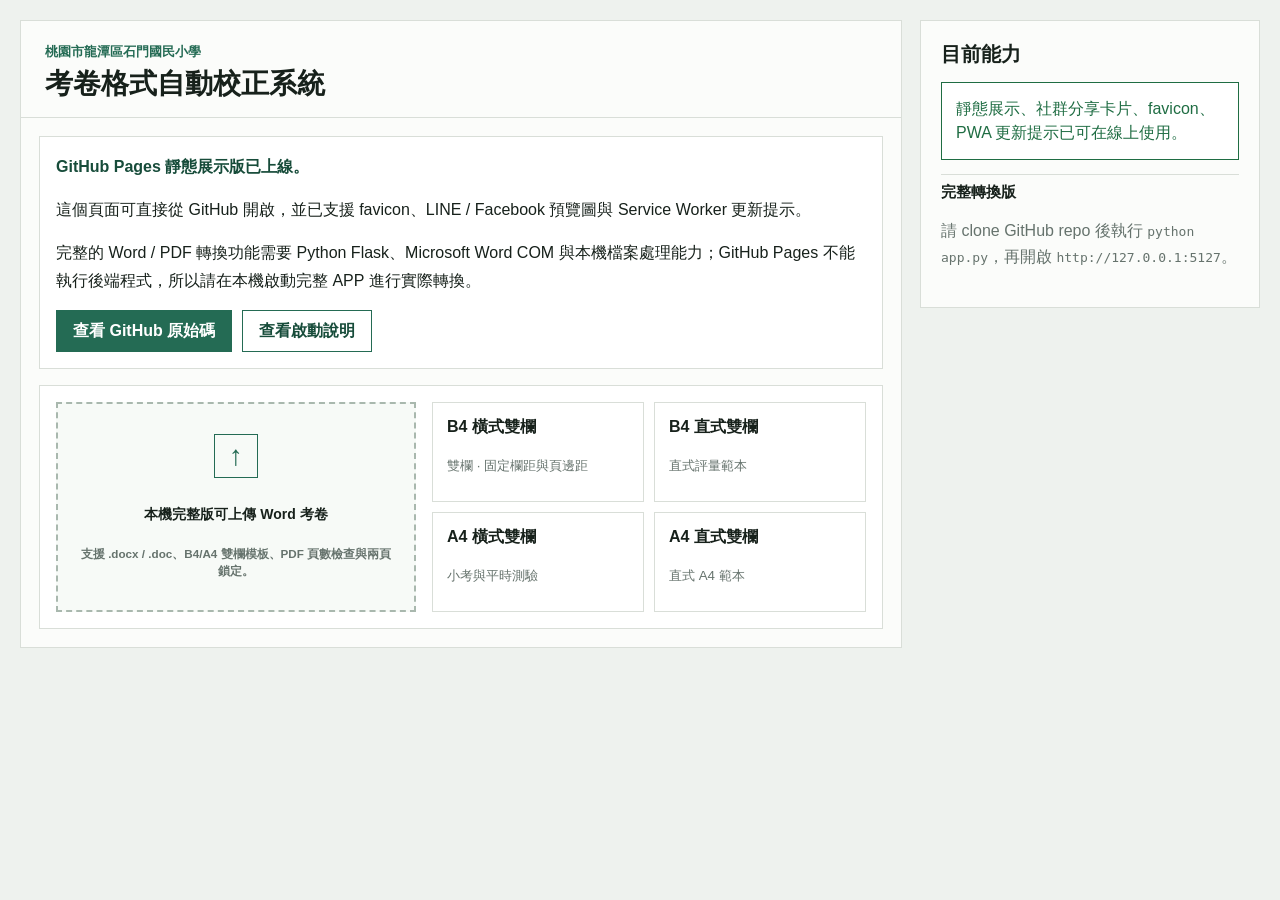
==== index.html @ f3cfecac "Initial exam format app with GitHub Pages" ====
<!doctype html>
<html lang="zh-Hant" data-app-version="2026.07.06-1">
<head>
  <meta charset="utf-8">
  <meta name="viewport" content="width=device-width, initial-scale=1">
  <title>考卷格式自動校正系統</title>
  <meta name="description" content="固定版面、頁數檢查、Word 與 PDF 輸出的考卷格式標準化工具。">
  <meta name="theme-color" content="#246b54">
  <meta name="application-name" content="考卷格式自動校正系統">
  <meta name="apple-mobile-web-app-title" content="考卷格式自動校正系統">

  <link rel="canonical" href="https://cagoooo.github.io/exam-format-app/">
  <link rel="icon" href="static/assets/favicon.ico" sizes="any">
  <link rel="icon" type="image/svg+xml" href="static/assets/favicon.svg">
  <link rel="icon" type="image/png" sizes="32x32" href="static/assets/favicon-32.png">
  <link rel="icon" type="image/png" sizes="16x16" href="static/assets/favicon-16.png">
  <link rel="apple-touch-icon" href="static/assets/apple-touch-icon.png">
  <link rel="manifest" href="static/manifest.webmanifest">

  <meta property="og:type" content="website">
  <meta property="og:locale" content="zh_TW">
  <meta property="og:site_name" content="桃園市龍潭區石門國民小學">
  <meta property="og:url" content="https://cagoooo.github.io/exam-format-app/">
  <meta property="og:title" content="考卷格式自動校正系統">
  <meta property="og:description" content="固定版面、頁數檢查、Word 與 PDF 輸出的考卷格式標準化工具。">
  <meta property="og:image" content="https://cagoooo.github.io/exam-format-app/static/assets/og-exam-format.png?v=20260706-og1">
  <meta property="og:image:secure_url" content="https://cagoooo.github.io/exam-format-app/static/assets/og-exam-format.png?v=20260706-og1">
  <meta property="og:image:type" content="image/png">
  <meta property="og:image:width" content="1200">
  <meta property="og:image:height" content="630">
  <meta property="og:image:alt" content="考卷格式自動校正系統：固定版面、頁數檢查、Word 與 PDF 輸出">
  <meta name="twitter:card" content="summary_large_image">
  <meta name="twitter:title" content="考卷格式自動校正系統">
  <meta name="twitter:description" content="固定版面、頁數檢查、Word 與 PDF 輸出的考卷格式標準化工具。">
  <meta name="twitter:image" content="https://cagoooo.github.io/exam-format-app/static/assets/og-exam-format.png?v=20260706-og1">

  <link rel="stylesheet" href="static/styles.css?v=2026.07.06-1">
  <style>
    .pages-note {
      border: 1px solid var(--line);
      background: #fff;
      padding: 16px;
      line-height: 1.7;
    }
    .pages-note strong {
      color: var(--accent-strong);
    }
    .static-actions {
      display: flex;
      flex-wrap: wrap;
      gap: 10px;
      margin-top: 14px;
    }
    .static-link {
      display: inline-flex;
      align-items: center;
      justify-content: center;
      min-height: 42px;
      border: 1px solid var(--accent);
      padding: 0 16px;
      color: #fff;
      background: var(--accent);
      text-decoration: none;
      font-weight: 700;
    }
    .static-link.secondary {
      color: var(--accent-strong);
      background: #fff;
    }
  </style>
</head>
<body>
  <main class="app-shell">
    <section class="workspace">
      <header class="topbar">
        <div>
          <p class="eyebrow">桃園市龍潭區石門國民小學</p>
          <h1>考卷格式自動校正系統</h1>
        </div>
      </header>

      <section class="editor">
        <div class="pages-note">
          <strong>GitHub Pages 靜態展示版已上線。</strong>
          <p>這個頁面可直接從 GitHub 開啟，並已支援 favicon、LINE / Facebook 預覽圖與 Service Worker 更新提示。</p>
          <p>完整的 Word / PDF 轉換功能需要 Python Flask、Microsoft Word COM 與本機檔案處理能力；GitHub Pages 不能執行後端程式，所以請在本機啟動完整 APP 進行實際轉換。</p>
          <div class="static-actions">
            <a class="static-link" href="https://github.com/cagoooo/exam-format-app">查看 GitHub 原始碼</a>
            <a class="static-link secondary" href="README.md">查看啟動說明</a>
          </div>
        </div>

        <section class="panel upload-panel">
          <label class="dropzone">
            <span class="upload-icon">↑</span>
            <strong>本機完整版可上傳 Word 考卷</strong>
            <small>支援 .docx / .doc、B4/A4 雙欄模板、PDF 頁數檢查與兩頁鎖定。</small>
          </label>
          <div class="profile-grid">
            <div class="profile-card"><span>B4 橫式雙欄</span><small>雙欄 · 固定欄距與頁邊距</small></div>
            <div class="profile-card"><span>B4 直式雙欄</span><small>直式評量範本</small></div>
            <div class="profile-card"><span>A4 橫式雙欄</span><small>小考與平時測驗</small></div>
            <div class="profile-card"><span>A4 直式雙欄</span><small>直式 A4 範本</small></div>
          </div>
        </section>
      </section>
    </section>

    <aside class="status-panel">
      <h2>目前能力</h2>
      <div class="status ok">靜態展示、社群分享卡片、favicon、PWA 更新提示已可在線上使用。</div>
      <div class="rule-list">
        <h3>完整轉換版</h3>
        <p>請 clone GitHub repo 後執行 <code>python app.py</code>，再開啟 <code>http://127.0.0.1:5127</code>。</p>
      </div>
    </aside>
  </main>
  <script src="static/sw-update.js?v=2026.07.06-1"></script>
</body>
</html>
---- static/styles.css ----
:root {
  color-scheme: light;
  --ink: #17211b;
  --muted: #66736d;
  --line: #d9ded8;
  --paper: #fbfcfa;
  --panel: #ffffff;
  --accent: #246b54;
  --accent-strong: #174c3a;
  --warn: #9a4b1e;
  --error: #a83232;
  --ok: #1f6d43;
}

* {
  box-sizing: border-box;
}

body {
  margin: 0;
  min-height: 100vh;
  font-family: "Microsoft JhengHei", "Noto Sans TC", Arial, sans-serif;
  color: var(--ink);
  background: #eef2ee;
}

button,
input {
  font: inherit;
}

.app-shell {
  display: grid;
  grid-template-columns: minmax(0, 1fr) 340px;
  gap: 18px;
  max-width: 1280px;
  margin: 0 auto;
  padding: 20px;
}

.workspace,
.status-panel {
  background: var(--paper);
  border: 1px solid var(--line);
}

.topbar {
  display: flex;
  justify-content: space-between;
  align-items: center;
  gap: 16px;
  padding: 22px 24px 14px;
  border-bottom: 1px solid var(--line);
}

.eyebrow {
  margin: 0 0 4px;
  color: var(--accent);
  font-size: 13px;
  font-weight: 700;
}

h1,
h2,
h3 {
  margin: 0;
  letter-spacing: 0;
}

h1 {
  font-size: 28px;
}

h2 {
  font-size: 20px;
}

h3 {
  font-size: 15px;
}

.icon-button {
  width: 40px;
  height: 40px;
  border: 1px solid var(--line);
  background: #fff;
  color: var(--accent-strong);
  cursor: pointer;
}

.editor {
  display: grid;
  gap: 16px;
  padding: 18px;
}

.panel {
  background: var(--panel);
  border: 1px solid var(--line);
  padding: 16px;
}

.upload-panel {
  display: grid;
  grid-template-columns: minmax(260px, 360px) 1fr;
  gap: 16px;
}

.dropzone {
  display: grid;
  place-items: center;
  min-height: 210px;
  padding: 20px;
  text-align: center;
  border: 2px dashed #a9b8ae;
  background: #f7faf7;
  cursor: pointer;
}

.dropzone input {
  position: absolute;
  inline-size: 1px;
  block-size: 1px;
  opacity: 0;
}

.upload-icon {
  display: grid;
  place-items: center;
  width: 44px;
  height: 44px;
  margin-bottom: 8px;
  border: 1px solid var(--accent);
  color: var(--accent);
  font-size: 28px;
  line-height: 1;
}

.dropzone strong {
  max-width: 100%;
  overflow-wrap: anywhere;
}

.dropzone small,
.profile-card small {
  color: var(--muted);
  line-height: 1.5;
}

.profile-grid {
  display: grid;
  grid-template-columns: repeat(2, minmax(0, 1fr));
  gap: 10px;
}

.profile-card {
  display: grid;
  gap: 7px;
  min-height: 94px;
  padding: 14px;
  border: 1px solid var(--line);
  background: #fff;
  cursor: pointer;
}

.profile-card:has(input:checked) {
  border-color: var(--accent);
  box-shadow: inset 0 0 0 1px var(--accent);
  background: #f4fbf6;
}

.profile-card input {
  width: 18px;
  height: 18px;
  accent-color: var(--accent);
}

.profile-card span {
  font-weight: 700;
}

.fields-panel {
  display: grid;
  grid-template-columns: repeat(4, minmax(0, 1fr));
  gap: 12px;
}

.field-row {
  display: grid;
  gap: 6px;
}

.field-row.wide {
  grid-column: span 2;
}

label {
  font-size: 14px;
  font-weight: 700;
}

input[type="text"],
.field-row input {
  width: 100%;
  min-width: 0;
  border: 1px solid var(--line);
  background: #fff;
  padding: 10px 11px;
}

.actions {
  display: flex;
  justify-content: flex-end;
  gap: 10px;
}

.primary,
.secondary,
.download {
  display: inline-flex;
  align-items: center;
  justify-content: center;
  min-height: 42px;
  padding: 0 16px;
  border: 1px solid var(--accent);
  text-decoration: none;
  cursor: pointer;
}

.primary,
.download {
  color: #fff;
  background: var(--accent);
}

.primary:hover,
.download:hover {
  background: var(--accent-strong);
}

.secondary {
  color: var(--accent-strong);
  background: #fff;
}

.status-panel {
  position: sticky;
  top: 20px;
  align-self: start;
  display: grid;
  gap: 14px;
  padding: 20px;
}

.status {
  min-height: 62px;
  padding: 14px;
  border: 1px solid var(--line);
  background: #fff;
  line-height: 1.5;
}

.status.busy {
  border-color: var(--warn);
  color: var(--warn);
}

.status.ok {
  border-color: var(--ok);
  color: var(--ok);
}

.status.error {
  border-color: var(--error);
  color: var(--error);
}

.preview {
  display: grid;
  gap: 8px;
}

.preview p {
  margin: 0;
  padding: 10px;
  border: 1px solid var(--line);
  background: #fff;
  font-size: 13px;
  line-height: 1.45;
}

.download[hidden] {
  display: none;
}

.download-row {
  display: grid;
  grid-template-columns: 1fr 1fr;
  gap: 10px;
}

.secondary-download {
  background: #fff;
  color: var(--accent-strong);
}

.page-badge {
  padding: 10px 12px;
  border: 1px solid var(--line);
  background: #fff;
  font-weight: 700;
}

.page-badge.ok {
  border-color: var(--ok);
  color: var(--ok);
}

.page-badge.warn {
  border-color: var(--warn);
  color: var(--warn);
}

.pdf-preview {
  width: 100%;
  max-height: 420px;
  object-fit: contain;
  border: 1px solid var(--line);
  background: #fff;
}

.report {
  display: grid;
  gap: 6px;
  padding: 12px;
  border: 1px solid var(--line);
  background: #fff;
}

.report[hidden],
.pdf-preview[hidden],
.page-badge[hidden] {
  display: none;
}

.report p {
  margin: 0;
  color: var(--muted);
  font-size: 13px;
  line-height: 1.45;
}

.rule-list {
  padding-top: 8px;
  border-top: 1px solid var(--line);
}

.rule-list p {
  color: var(--muted);
  line-height: 1.65;
}

#sw-update-toast {
  position: fixed;
  left: 50%;
  bottom: 18px;
  z-index: 9999;
  display: grid;
  grid-template-columns: minmax(0, 1fr) auto;
  gap: 12px;
  align-items: center;
  width: min(440px, calc(100vw - 28px));
  padding: 14px 14px 14px 16px;
  transform: translateX(-50%);
  border: 1px solid rgba(255, 255, 255, 0.18);
  background: #17211b;
  color: #fff;
  box-shadow: 0 20px 46px rgba(23, 33, 27, 0.28);
}

.sw-update-copy {
  display: grid;
  gap: 3px;
  min-width: 0;
}

.sw-update-copy strong {
  font-size: 15px;
}

.sw-update-copy span {
  color: rgba(255, 255, 255, 0.76);
  font-size: 12px;
  line-height: 1.45;
}

.sw-update-actions {
  display: flex;
  align-items: center;
  gap: 6px;
}

#sw-update-now {
  min-height: 38px;
  border: 0;
  background: #fff;
  color: var(--accent-strong);
  padding: 0 14px;
  font-weight: 800;
  cursor: pointer;
}

#sw-update-dismiss {
  width: 32px;
  height: 32px;
  border: 0;
  background: transparent;
  color: rgba(255, 255, 255, 0.76);
  font-size: 24px;
  line-height: 1;
  cursor: pointer;
}

@media (max-width: 980px) {
  .app-shell,
  .upload-panel,
  .fields-panel {
    grid-template-columns: 1fr;
  }

  .status-panel {
    position: static;
  }

  .field-row.wide {
    grid-column: span 1;
  }
}

@media (max-width: 620px) {
  .app-shell {
    padding: 10px;
  }

  .topbar {
    padding: 18px;
  }

  h1 {
    font-size: 23px;
  }

  .profile-grid {
    grid-template-columns: 1fr;
  }

  .actions {
    flex-direction: column;
  }
}
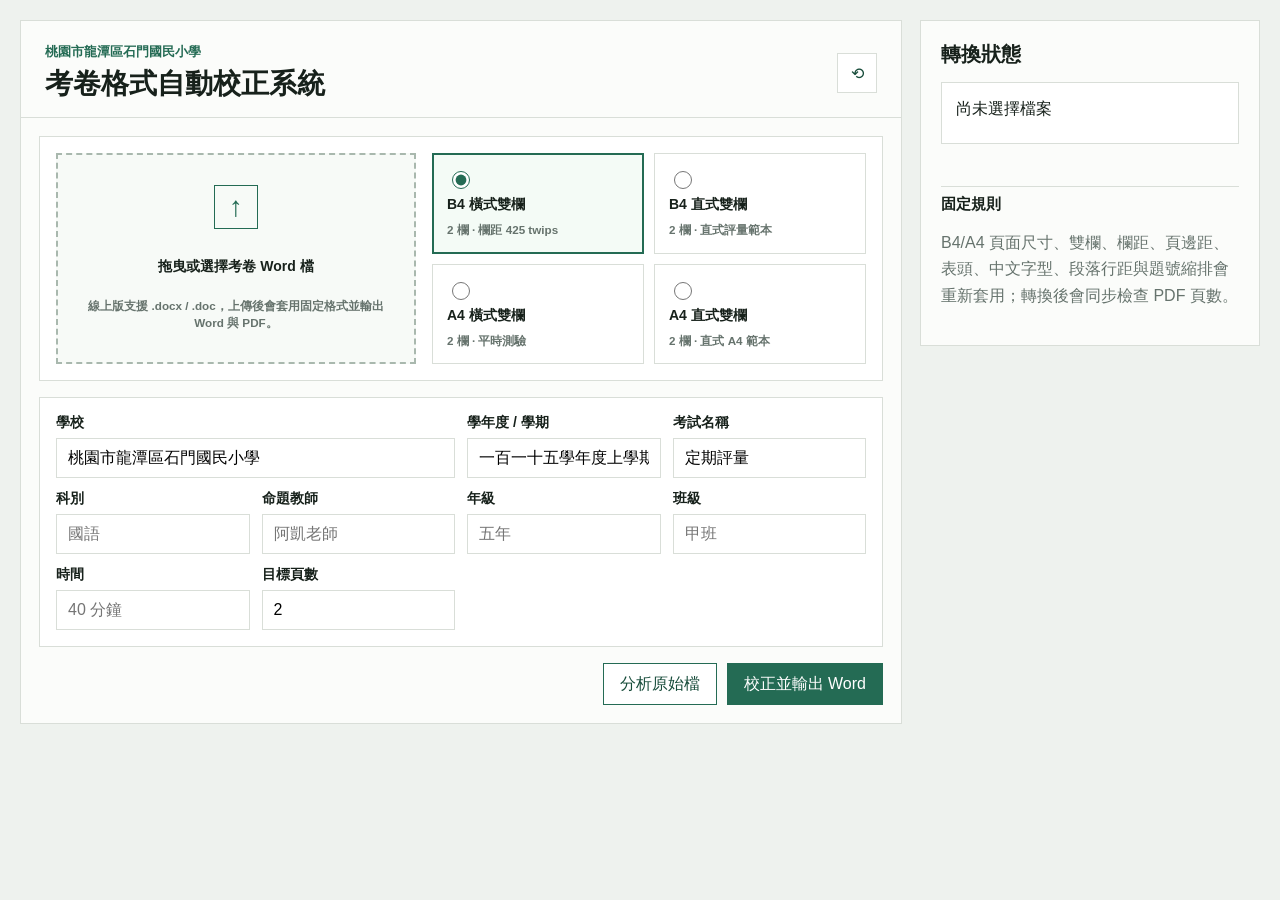
==== commit b008959f: "Enable online conversion via Cloud Run API" ====
--- a/index.html
+++ b/index.html
@@ -1,22 +1,16 @@
 <!doctype html>
-<html lang="zh-Hant" data-app-version="2026.07.06-1">
+<html lang="zh-Hant" data-app-version="2026.07.06-2">
 <head>
   <meta charset="utf-8">
   <meta name="viewport" content="width=device-width, initial-scale=1">
   <title>考卷格式自動校正系統</title>
   <meta name="description" content="固定版面、頁數檢查、Word 與 PDF 輸出的考卷格式標準化工具。">
   <meta name="theme-color" content="#246b54">
-  <meta name="application-name" content="考卷格式自動校正系統">
-  <meta name="apple-mobile-web-app-title" content="考卷格式自動校正系統">
-
   <link rel="canonical" href="https://cagoooo.github.io/exam-format-app/">
   <link rel="icon" href="static/assets/favicon.ico" sizes="any">
   <link rel="icon" type="image/svg+xml" href="static/assets/favicon.svg">
-  <link rel="icon" type="image/png" sizes="32x32" href="static/assets/favicon-32.png">
-  <link rel="icon" type="image/png" sizes="16x16" href="static/assets/favicon-16.png">
   <link rel="apple-touch-icon" href="static/assets/apple-touch-icon.png">
   <link rel="manifest" href="static/manifest.webmanifest">
-
   <meta property="og:type" content="website">
   <meta property="og:locale" content="zh_TW">
   <meta property="og:site_name" content="桃園市龍潭區石門國民小學">
@@ -24,50 +18,16 @@
   <meta property="og:title" content="考卷格式自動校正系統">
   <meta property="og:description" content="固定版面、頁數檢查、Word 與 PDF 輸出的考卷格式標準化工具。">
   <meta property="og:image" content="https://cagoooo.github.io/exam-format-app/static/assets/og-exam-format.png?v=20260706-og1">
-  <meta property="og:image:secure_url" content="https://cagoooo.github.io/exam-format-app/static/assets/og-exam-format.png?v=20260706-og1">
-  <meta property="og:image:type" content="image/png">
   <meta property="og:image:width" content="1200">
   <meta property="og:image:height" content="630">
-  <meta property="og:image:alt" content="考卷格式自動校正系統：固定版面、頁數檢查、Word 與 PDF 輸出">
   <meta name="twitter:card" content="summary_large_image">
   <meta name="twitter:title" content="考卷格式自動校正系統">
   <meta name="twitter:description" content="固定版面、頁數檢查、Word 與 PDF 輸出的考卷格式標準化工具。">
   <meta name="twitter:image" content="https://cagoooo.github.io/exam-format-app/static/assets/og-exam-format.png?v=20260706-og1">
-
-  <link rel="stylesheet" href="static/styles.css?v=2026.07.06-1">
-  <style>
-    .pages-note {
-      border: 1px solid var(--line);
-      background: #fff;
-      padding: 16px;
-      line-height: 1.7;
-    }
-    .pages-note strong {
-      color: var(--accent-strong);
-    }
-    .static-actions {
-      display: flex;
-      flex-wrap: wrap;
-      gap: 10px;
-      margin-top: 14px;
-    }
-    .static-link {
-      display: inline-flex;
-      align-items: center;
-      justify-content: center;
-      min-height: 42px;
-      border: 1px solid var(--accent);
-      padding: 0 16px;
-      color: #fff;
-      background: var(--accent);
-      text-decoration: none;
-      font-weight: 700;
-    }
-    .static-link.secondary {
-      color: var(--accent-strong);
-      background: #fff;
-    }
-  </style>
+  <link rel="stylesheet" href="static/styles.css?v=2026.07.06-2">
+  <script>
+    window.EXAM_FORMAT_API_BASE = "https://exam-format-api-142975838924.asia-east1.run.app";
+  </script>
 </head>
 <body>
   <main class="app-shell">
@@ -77,44 +37,106 @@
           <p class="eyebrow">桃園市龍潭區石門國民小學</p>
           <h1>考卷格式自動校正系統</h1>
         </div>
+        <button id="clearBtn" class="icon-button" title="清除暫存檔" type="button">⟲</button>
       </header>
 
-      <section class="editor">
-        <div class="pages-note">
-          <strong>GitHub Pages 靜態展示版已上線。</strong>
-          <p>這個頁面可直接從 GitHub 開啟，並已支援 favicon、LINE / Facebook 預覽圖與 Service Worker 更新提示。</p>
-          <p>完整的 Word / PDF 轉換功能需要 Python Flask、Microsoft Word COM 與本機檔案處理能力；GitHub Pages 不能執行後端程式，所以請在本機啟動完整 APP 進行實際轉換。</p>
-          <div class="static-actions">
-            <a class="static-link" href="https://github.com/cagoooo/exam-format-app">查看 GitHub 原始碼</a>
-            <a class="static-link secondary" href="README.md">查看啟動說明</a>
-          </div>
-        </div>
+      <form id="convertForm" class="editor">
+        <section class="panel upload-panel">
+          <label class="dropzone" for="fileInput">
+            <input id="fileInput" name="file" type="file" accept=".doc,.docx" required>
+            <span class="upload-icon">↑</span>
+            <strong id="fileLabel">拖曳或選擇考卷 Word 檔</strong>
+            <small>線上版支援 .docx / .doc，上傳後會套用固定格式並輸出 Word 與 PDF。</small>
+          </label>
 
-        <section class="panel upload-panel">
-          <label class="dropzone">
-            <span class="upload-icon">↑</span>
-            <strong>本機完整版可上傳 Word 考卷</strong>
-            <small>支援 .docx / .doc、B4/A4 雙欄模板、PDF 頁數檢查與兩頁鎖定。</small>
-          </label>
-          <div class="profile-grid">
-            <div class="profile-card"><span>B4 橫式雙欄</span><small>雙欄 · 固定欄距與頁邊距</small></div>
-            <div class="profile-card"><span>B4 直式雙欄</span><small>直式評量範本</small></div>
-            <div class="profile-card"><span>A4 橫式雙欄</span><small>小考與平時測驗</small></div>
-            <div class="profile-card"><span>A4 直式雙欄</span><small>直式 A4 範本</small></div>
+          <div class="profile-grid" role="radiogroup" aria-label="格式版本">
+            <label class="profile-card">
+              <input type="radio" name="profile" value="b4-horizontal" checked>
+              <span>B4 橫式雙欄</span>
+              <small>2 欄 · 欄距 425 twips</small>
+            </label>
+            <label class="profile-card">
+              <input type="radio" name="profile" value="b4-vertical">
+              <span>B4 直式雙欄</span>
+              <small>2 欄 · 直式評量範本</small>
+            </label>
+            <label class="profile-card">
+              <input type="radio" name="profile" value="a4-horizontal">
+              <span>A4 橫式雙欄</span>
+              <small>2 欄 · 平時測驗</small>
+            </label>
+            <label class="profile-card">
+              <input type="radio" name="profile" value="a4-vertical">
+              <span>A4 直式雙欄</span>
+              <small>2 欄 · 直式 A4 範本</small>
+            </label>
           </div>
         </section>
-      </section>
+
+        <section class="panel fields-panel">
+          <div class="field-row wide">
+            <label>學校</label>
+            <input name="school" value="桃園市龍潭區石門國民小學">
+          </div>
+          <div class="field-row">
+            <label>學年度 / 學期</label>
+            <input name="semester" value="一百一十五學年度上學期">
+          </div>
+          <div class="field-row">
+            <label>考試名稱</label>
+            <input name="exam_name" value="定期評量">
+          </div>
+          <div class="field-row">
+            <label>科別</label>
+            <input name="subject" placeholder="國語">
+          </div>
+          <div class="field-row">
+            <label>命題教師</label>
+            <input name="teacher" placeholder="阿凱老師">
+          </div>
+          <div class="field-row">
+            <label>年級</label>
+            <input name="grade" placeholder="五年">
+          </div>
+          <div class="field-row">
+            <label>班級</label>
+            <input name="class_name" placeholder="甲班">
+          </div>
+          <div class="field-row">
+            <label>時間</label>
+            <input name="duration" placeholder="40 分鐘">
+          </div>
+          <div class="field-row">
+            <label>目標頁數</label>
+            <input name="target_pages" value="2" inputmode="numeric">
+          </div>
+        </section>
+
+        <section class="actions">
+          <button id="analyzeBtn" type="button" class="secondary">分析原始檔</button>
+          <button id="convertBtn" type="submit" class="primary">校正並輸出 Word</button>
+        </section>
+      </form>
     </section>
 
     <aside class="status-panel">
-      <h2>目前能力</h2>
-      <div class="status ok">靜態展示、社群分享卡片、favicon、PWA 更新提示已可在線上使用。</div>
+      <h2>轉換狀態</h2>
+      <div id="status" class="status idle">尚未選擇檔案</div>
+      <div id="pageBadge" class="page-badge" hidden></div>
+      <img id="pdfPreview" class="pdf-preview" alt="PDF 第一頁預覽" hidden>
+      <div id="preview" class="preview"></div>
+      <div class="download-row">
+        <a id="downloadLink" class="download" href="#" hidden>下載校正後 DOCX</a>
+        <a id="pdfLink" class="download secondary-download" href="#" hidden>下載 PDF</a>
+      </div>
+      <div id="report" class="report" hidden></div>
       <div class="rule-list">
-        <h3>完整轉換版</h3>
-        <p>請 clone GitHub repo 後執行 <code>python app.py</code>，再開啟 <code>http://127.0.0.1:5127</code>。</p>
+        <h3>固定規則</h3>
+        <p>B4/A4 頁面尺寸、雙欄、欄距、頁邊距、表頭、中文字型、段落行距與題號縮排會重新套用；轉換後會同步檢查 PDF 頁數。</p>
       </div>
     </aside>
   </main>
-  <script src="static/sw-update.js?v=2026.07.06-1"></script>
+  <script src="static/app.js?v=2026.07.06-2"></script>
+  <script src="static/sw-update.js?v=2026.07.06-2"></script>
 </body>
 </html>
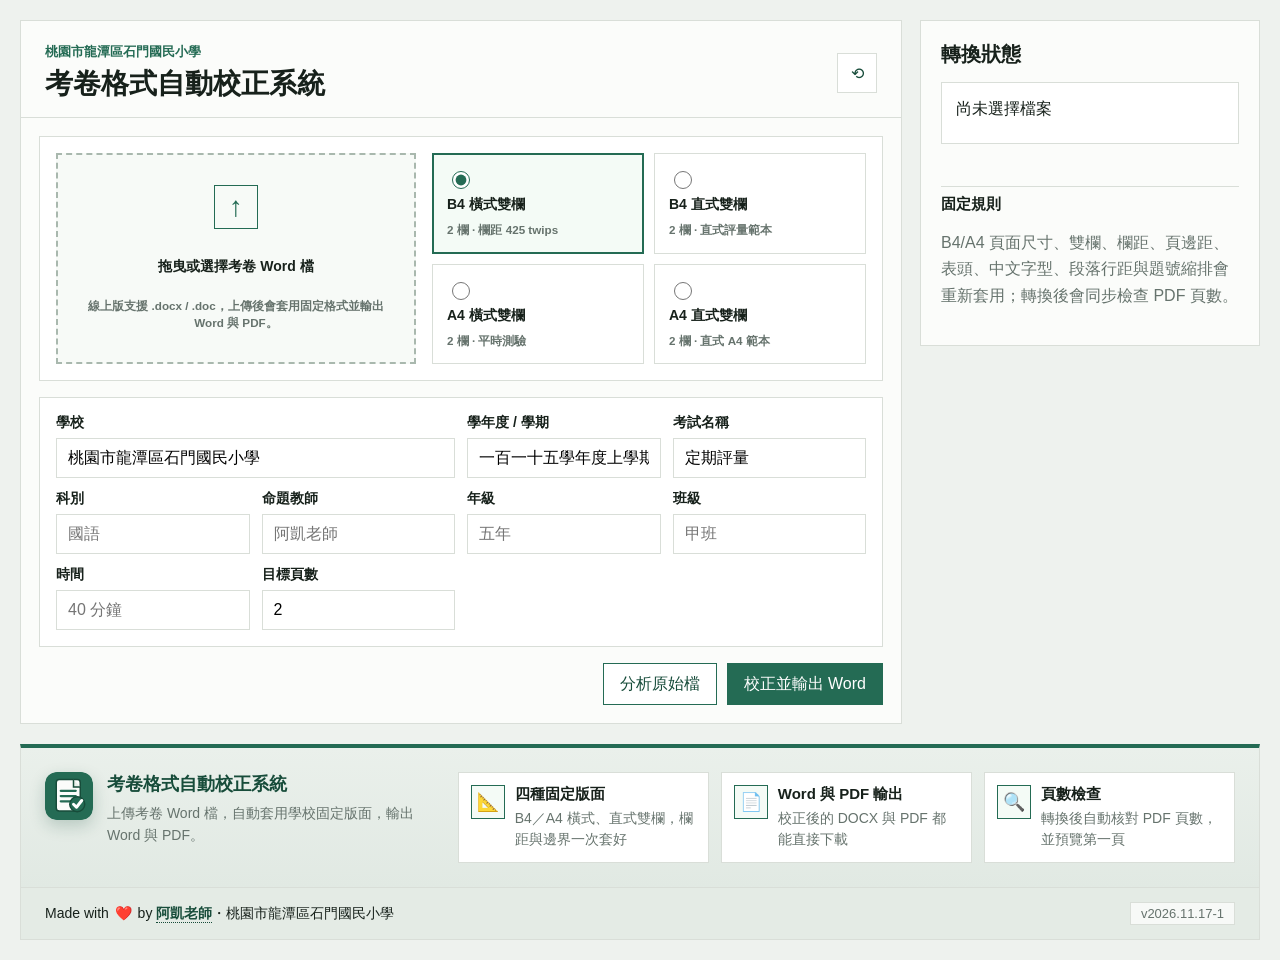
==== commit 71b306dc: "feat: 新增網站頁尾，署名連到阿凱老師教育科技創新專區（v2026.11.17-1） Co-Authored-By: Claude Opus 5.5 <noreply@anthropic.com>" ====
--- a/index.html
+++ b/index.html
@@ -1,5 +1,5 @@
 <!doctype html>
-<html lang="zh-Hant" data-app-version="2026.07.06-2">
+<html lang="zh-Hant" data-app-version="2026.11.17-1">
 <head>
   <meta charset="utf-8">
   <meta name="viewport" content="width=device-width, initial-scale=1">
@@ -24,7 +24,7 @@
   <meta name="twitter:title" content="考卷格式自動校正系統">
   <meta name="twitter:description" content="固定版面、頁數檢查、Word 與 PDF 輸出的考卷格式標準化工具。">
   <meta name="twitter:image" content="https://cagoooo.github.io/exam-format-app/static/assets/og-exam-format.png?v=20260706-og1">
-  <link rel="stylesheet" href="static/styles.css?v=2026.07.06-2">
+  <link rel="stylesheet" href="static/styles.css?v=2026.11.17-1">
   <script>
     window.EXAM_FORMAT_API_BASE = "https://exam-format-api-142975838924.asia-east1.run.app";
   </script>
@@ -136,7 +136,29 @@
       </div>
     </aside>
   </main>
-  <script src="static/app.js?v=2026.07.06-2"></script>
-  <script src="static/sw-update.js?v=2026.07.06-2"></script>
+
+  <footer class="site-footer">
+    <div class="footer-inner">
+      <div class="footer-brand">
+        <img src="static/assets/favicon.svg" alt="" width="48" height="48">
+        <div>
+          <strong>考卷格式自動校正系統</strong>
+          <span>上傳考卷 Word 檔，自動套用學校固定版面，輸出 Word 與 PDF。</span>
+        </div>
+      </div>
+      <ul class="footer-points">
+        <li><span class="fp-icon" aria-hidden="true">📐</span><div><strong>四種固定版面</strong><small>B4／A4 橫式、直式雙欄，欄距與邊界一次套好</small></div></li>
+        <li><span class="fp-icon" aria-hidden="true">📄</span><div><strong>Word 與 PDF 輸出</strong><small>校正後的 DOCX 與 PDF 都能直接下載</small></div></li>
+        <li><span class="fp-icon" aria-hidden="true">🔍</span><div><strong>頁數檢查</strong><small>轉換後自動核對 PDF 頁數，並預覽第一頁</small></div></li>
+      </ul>
+    </div>
+    <div class="footer-bottom">
+      <p class="site-credit">Made with <span class="site-credit__heart" aria-label="愛心">❤️</span> by
+        <a href="https://cagoooo.github.io/Akai/" target="_blank" rel="noopener noreferrer" title="阿凱老師教育科技創新專區" class="site-credit__author">阿凱老師</a><span class="footer-school"><span class="footer-dot" aria-hidden="true">・</span>桃園市龍潭區石門國民小學</span></p>
+      <p class="version-tag">v2026.11.17-1</p>
+    </div>
+  </footer>
+  <script src="static/app.js?v=2026.11.17-1"></script>
+  <script src="static/sw-update.js?v=2026.11.17-1"></script>
 </body>
 </html>
--- a/static/styles.css
+++ b/static/styles.css
@@ -458,3 +458,182 @@
     flex-direction: column;
   }
 }
+
+/* 網站頁尾（2026-11-17） */
+.site-footer {
+  max-width: 1280px;
+  margin: 0 auto 20px;
+  padding: 0 20px;
+}
+
+.site-footer > .footer-inner,
+.site-footer > .footer-bottom {
+  background: #e4ebe5;
+  border: 1px solid var(--line);
+}
+
+.footer-inner {
+  display: grid;
+  grid-template-columns: minmax(260px, 1fr) minmax(0, 2fr);
+  gap: 24px;
+  padding: 24px;
+  border-top: 4px solid var(--accent) !important;
+  background: linear-gradient(180deg, #eaf0eb, #e1e9e3) !important;
+}
+
+.footer-brand {
+  display: flex;
+  align-items: flex-start;
+  gap: 14px;
+}
+
+.footer-brand img {
+  flex: none;
+  width: 48px;
+  height: 48px;
+  box-shadow: 0 6px 16px rgba(23, 76, 58, 0.22);
+  border-radius: 12px;
+}
+
+.footer-brand strong {
+  display: block;
+  font-size: 18px;
+  color: var(--accent-strong);
+}
+
+.footer-brand span {
+  display: block;
+  margin-top: 6px;
+  color: var(--muted);
+  font-size: 14px;
+  line-height: 1.6;
+}
+
+.footer-points {
+  display: grid;
+  grid-template-columns: repeat(3, minmax(0, 1fr));
+  gap: 12px;
+  margin: 0;
+  padding: 0;
+  list-style: none;
+}
+
+.footer-points li {
+  display: flex;
+  gap: 10px;
+  padding: 12px;
+  background: var(--panel);
+  border: 1px solid var(--line);
+}
+
+.fp-icon {
+  flex: none;
+  display: grid;
+  place-items: center;
+  width: 34px;
+  height: 34px;
+  border: 1px solid var(--accent);
+  background: #f4fbf6;
+  font-size: 18px;
+}
+
+.footer-points strong {
+  display: block;
+  font-size: 15px;
+}
+
+.footer-points small {
+  display: block;
+  margin-top: 4px;
+  color: var(--muted);
+  font-size: 14px;
+  line-height: 1.5;
+}
+
+.footer-bottom {
+  display: flex;
+  flex-wrap: wrap;
+  align-items: center;
+  justify-content: space-between;
+  gap: 10px;
+  padding: 14px 24px;
+  border-top: 0 !important;
+}
+
+.site-credit {
+  margin: 0;
+  font-size: 14px;
+  color: var(--ink);
+}
+
+.site-credit__heart {
+  display: inline-block;
+  margin: 0 2px;
+  filter: saturate(1.1);
+}
+
+.site-credit__author {
+  color: var(--accent-strong);
+  font-weight: 700;
+  text-decoration: none;
+  border-bottom: 1px dotted currentColor;
+  padding-bottom: 1px;
+}
+
+.site-credit__author:hover,
+.site-credit__author:focus-visible {
+  color: var(--accent);
+  border-bottom-style: solid;
+}
+
+.version-tag {
+  margin: 0;
+  padding: 3px 10px;
+  border: 1px solid var(--line);
+  background: rgba(255, 255, 255, 0.7);
+  color: var(--muted);
+  font-size: 13px;
+  font-variant-numeric: tabular-nums;
+}
+
+@media (max-width: 980px) {
+  .footer-inner {
+    grid-template-columns: 1fr;
+  }
+}
+
+@media (max-width: 620px) {
+  .site-footer {
+    padding: 0 10px;
+    margin-bottom: 10px;
+  }
+
+  .footer-inner {
+    padding: 18px;
+  }
+
+  .footer-points {
+    grid-template-columns: 1fr;
+  }
+
+  .footer-bottom {
+    flex-direction: column;
+    text-align: center;
+    padding: 14px 18px;
+  }
+
+  .footer-school {
+    display: block;
+    margin-top: 4px;
+  }
+
+  .footer-dot {
+    display: none;
+  }
+}
+
+@media print {
+  .site-footer {
+    display: none;
+  }
+}
